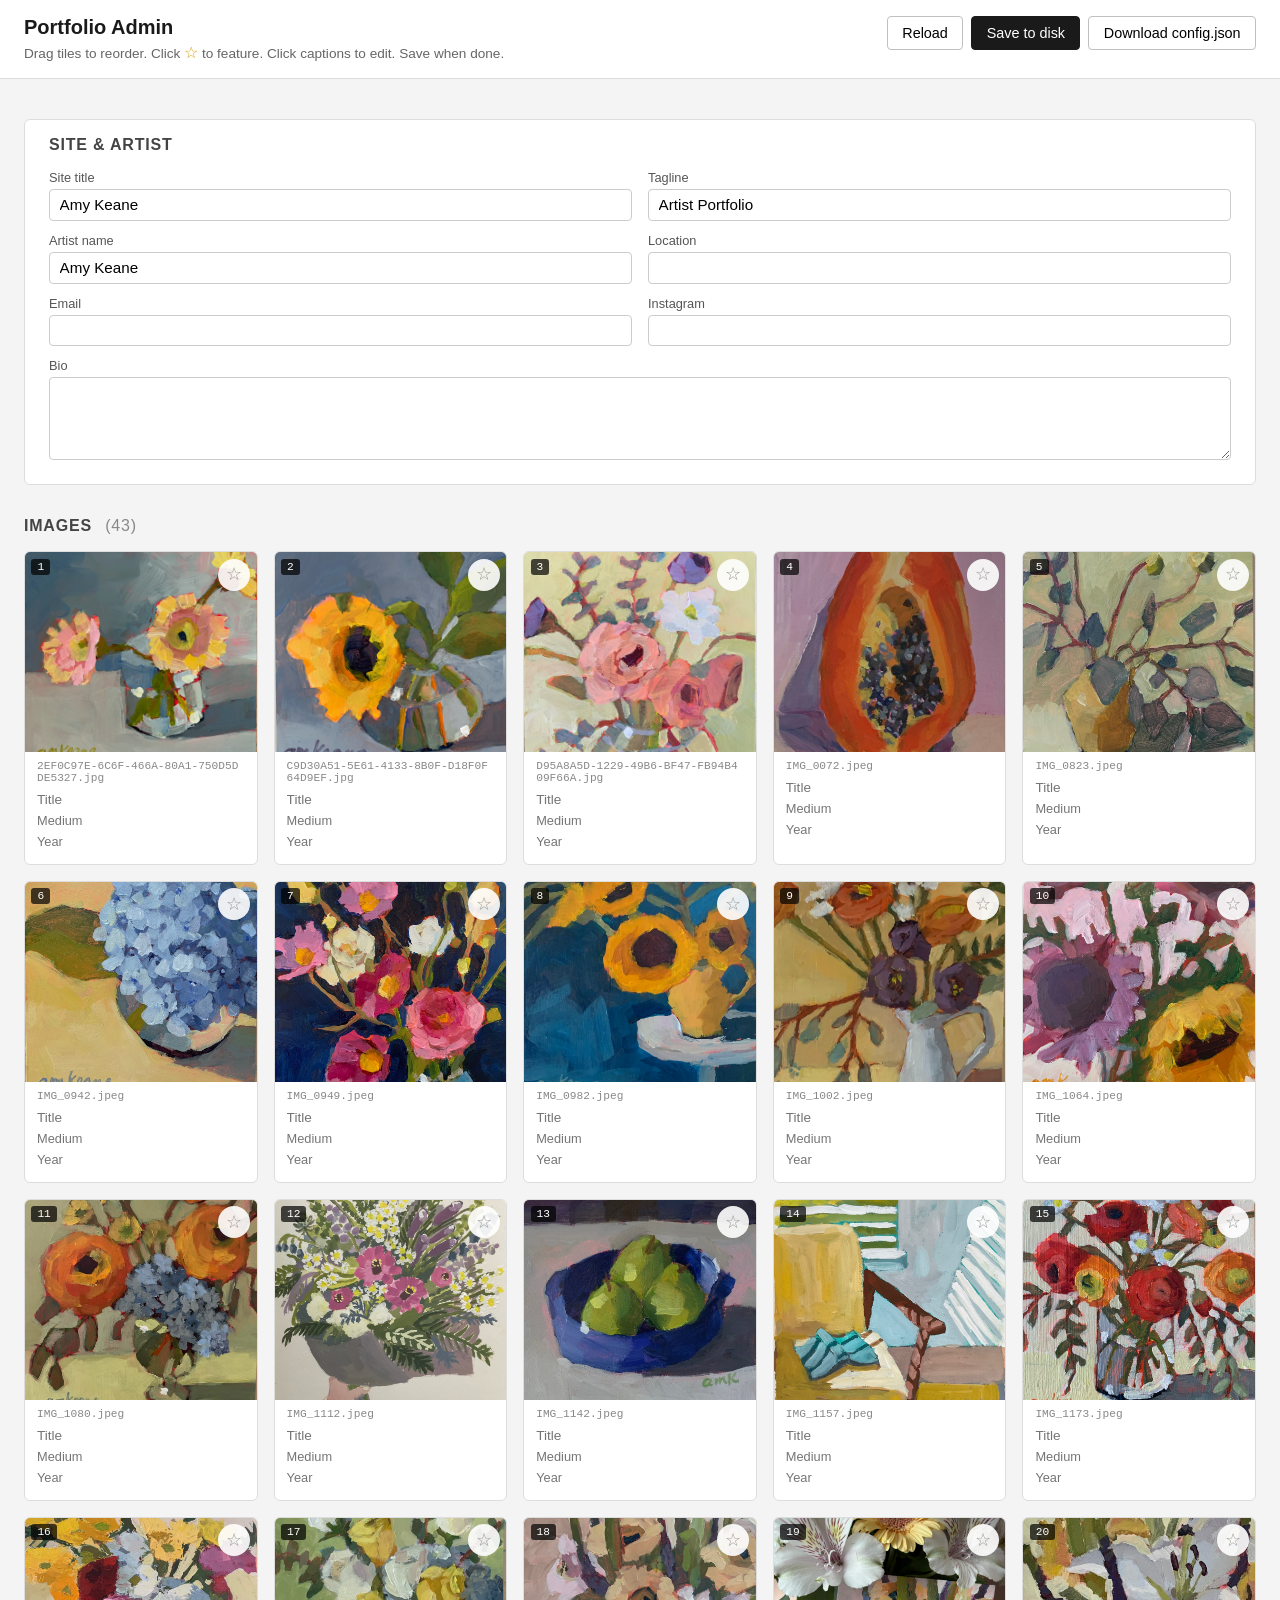
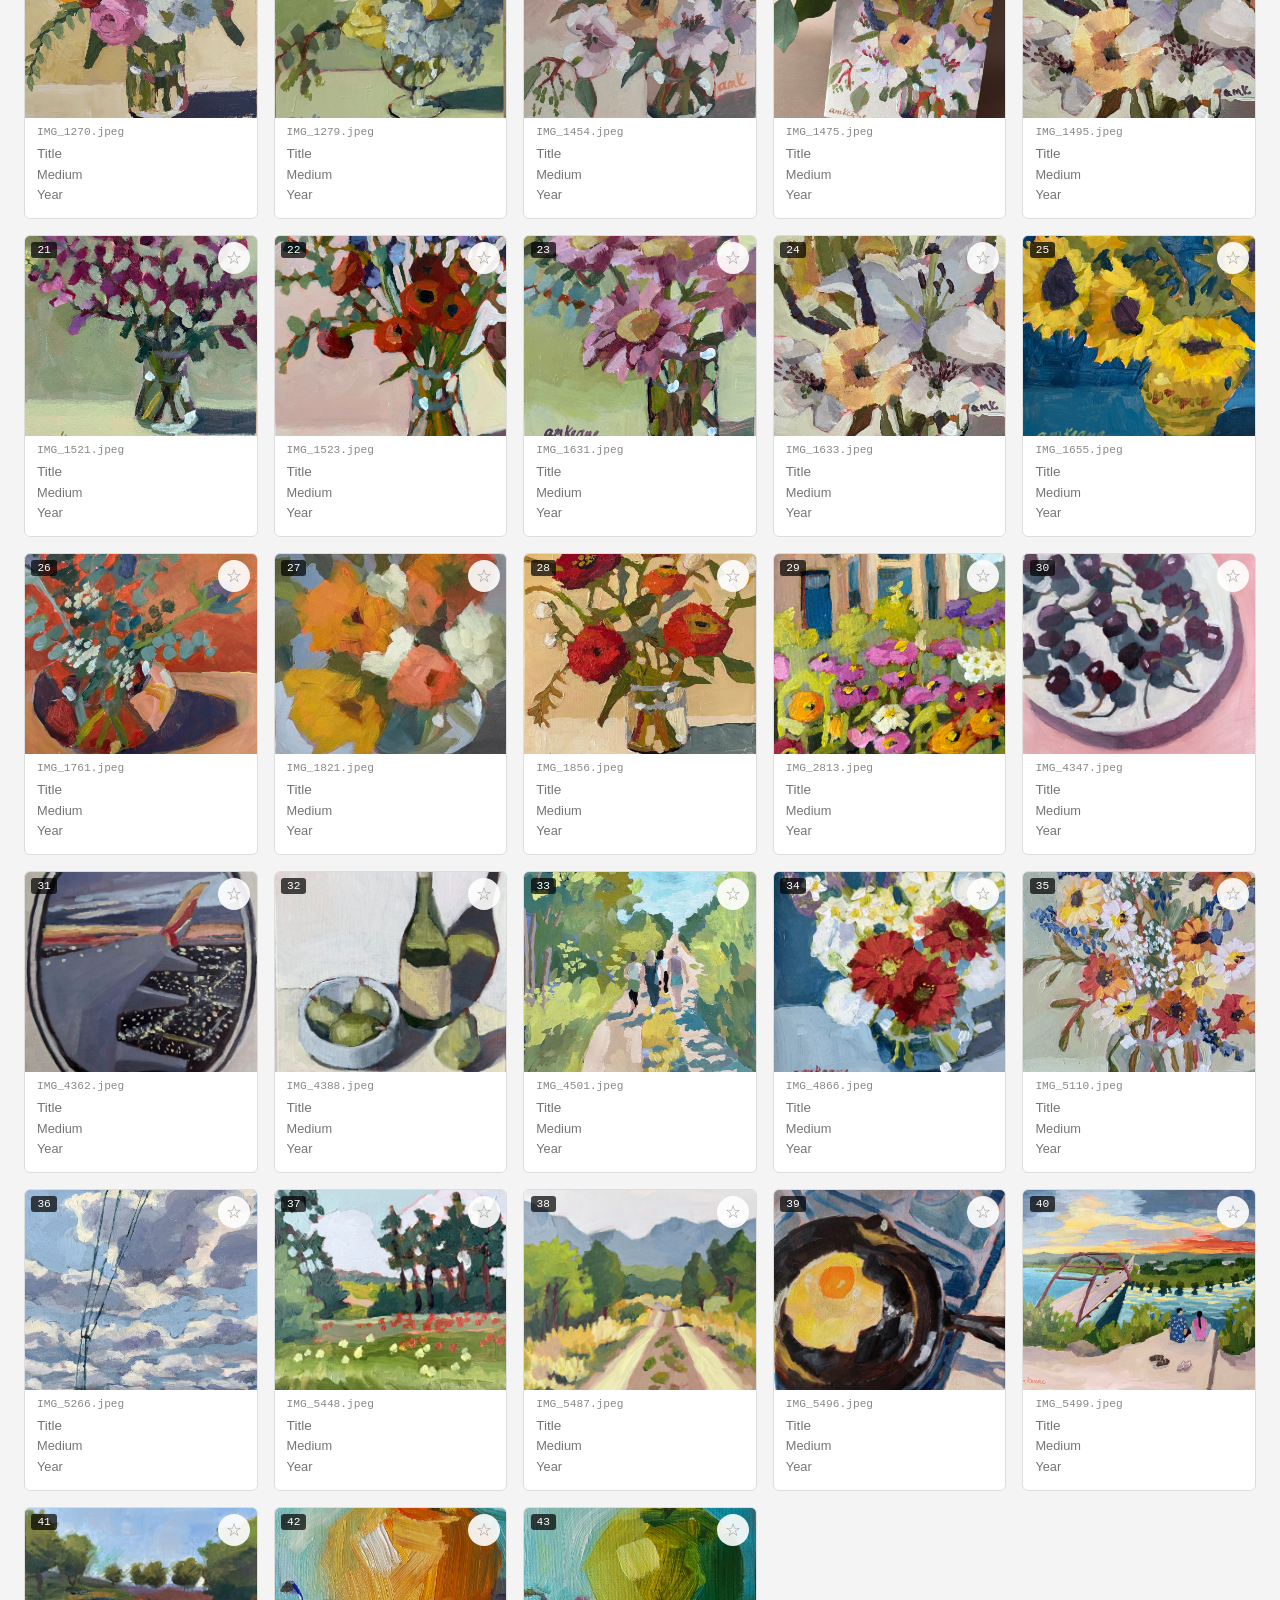
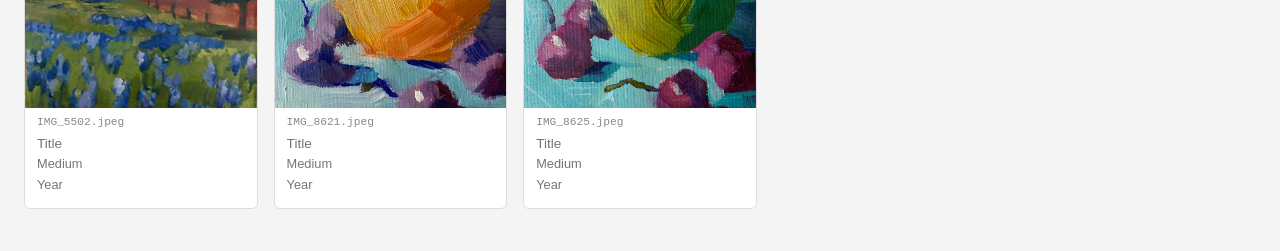
==== admin.html @ 929fdeab "Add drag-and-drop admin page for editing config.json admin.html provides a visual editor for reorder" ====
<!DOCTYPE html>
<html lang="en">
<head>
  <meta charset="UTF-8">
  <meta name="viewport" content="width=device-width, initial-scale=1.0">
  <title>Admin — Amy Keane</title>
  <link rel="stylesheet" href="admin.css">
</head>
<body>
  <header class="admin-header">
    <div>
      <h1>Portfolio Admin</h1>
      <p class="hint">Drag tiles to reorder. Click <span class="star-demo">☆</span> to feature. Click captions to edit. Save when done.</p>
    </div>
    <div class="actions">
      <button id="reload-btn" type="button">Reload</button>
      <button id="save-btn" type="button" class="primary">Save to disk</button>
      <button id="download-btn" type="button">Download config.json</button>
    </div>
  </header>

  <div id="status" class="status"></div>

  <section class="meta-panel">
    <h2>Site &amp; Artist</h2>
    <div class="meta-grid">
      <label>Site title <input type="text" data-meta="site.title"></label>
      <label>Tagline <input type="text" data-meta="site.tagline"></label>
      <label>Artist name <input type="text" data-meta="artist.name"></label>
      <label>Location <input type="text" data-meta="artist.location"></label>
      <label>Email <input type="text" data-meta="artist.email"></label>
      <label>Instagram <input type="text" data-meta="artist.instagram"></label>
      <label class="full">Bio <textarea data-meta="artist.bio" rows="4"></textarea></label>
    </div>
  </section>

  <section>
    <h2>Images <span class="count" id="count"></span></h2>
    <div id="tiles" class="tiles"></div>
  </section>

  <script src="admin.js"></script>
</body>
</html>
---- admin.css ----
* { box-sizing: border-box; }

body {
  margin: 0;
  font-family: -apple-system, BlinkMacSystemFont, "Segoe UI", sans-serif;
  background: #f4f4f5;
  color: #1a1a1a;
}

.admin-header {
  display: flex;
  justify-content: space-between;
  align-items: flex-start;
  gap: 1rem;
  padding: 1rem 1.5rem;
  background: #fff;
  border-bottom: 1px solid #ddd;
  position: sticky;
  top: 0;
  z-index: 10;
}

.admin-header h1 {
  margin: 0;
  font-size: 1.25rem;
}

.hint {
  margin: 0.25rem 0 0;
  color: #666;
  font-size: 0.85rem;
}

.star-demo { color: #d4a017; font-size: 1rem; }

.actions {
  display: flex;
  gap: 0.5rem;
  flex-shrink: 0;
}

button {
  padding: 0.5rem 0.9rem;
  border: 1px solid #c0c0c0;
  background: #fff;
  cursor: pointer;
  border-radius: 4px;
  font-size: 0.9rem;
}

button:hover { background: #f0f0f0; }

button.primary {
  background: #1a1a1a;
  color: #fff;
  border-color: #1a1a1a;
}

button.primary:hover { background: #333; }

.status {
  padding: 0.5rem 1.5rem;
  font-size: 0.85rem;
  min-height: 1.5rem;
}

.status.error { color: #b00020; }
.status.success { color: #006633; }

section {
  padding: 1rem 1.5rem 2rem;
}

h2 {
  font-size: 1rem;
  text-transform: uppercase;
  letter-spacing: 0.05em;
  color: #444;
  margin: 0 0 1rem;
}

.count {
  color: #888;
  font-weight: normal;
  text-transform: none;
  margin-left: 0.5rem;
}

.meta-panel {
  background: #fff;
  border: 1px solid #ddd;
  border-radius: 6px;
  margin: 1rem 1.5rem;
  padding: 1rem 1.5rem 1.5rem;
}

.meta-grid {
  display: grid;
  grid-template-columns: 1fr 1fr;
  gap: 0.75rem 1rem;
}

.meta-grid label {
  display: flex;
  flex-direction: column;
  font-size: 0.8rem;
  color: #555;
}

.meta-grid label.full { grid-column: 1 / -1; }

.meta-grid input,
.meta-grid textarea {
  margin-top: 0.25rem;
  padding: 0.4rem 0.6rem;
  border: 1px solid #ccc;
  border-radius: 4px;
  font-size: 0.95rem;
  font-family: inherit;
}

.tiles {
  display: grid;
  grid-template-columns: repeat(auto-fill, minmax(220px, 1fr));
  gap: 1rem;
}

.tile {
  background: #fff;
  border: 1px solid #ddd;
  border-radius: 6px;
  overflow: hidden;
  cursor: grab;
  position: relative;
  transition: transform 0.15s ease, box-shadow 0.15s ease;
}

.tile.dragging {
  opacity: 0.4;
}

.tile.drop-target {
  outline: 3px solid #1a1a1a;
  outline-offset: -3px;
}

.tile-img {
  width: 100%;
  height: 200px;
  object-fit: cover;
  display: block;
  background: #eee;
  pointer-events: none;
}

.tile-body {
  padding: 0.5rem 0.75rem 0.75rem;
}

.tile-filename {
  font-size: 0.7rem;
  color: #888;
  font-family: ui-monospace, monospace;
  margin-bottom: 0.35rem;
  word-break: break-all;
}

.tile-field {
  width: 100%;
  border: none;
  border-bottom: 1px dashed transparent;
  padding: 0.15rem 0;
  font-size: 0.85rem;
  font-family: inherit;
  background: transparent;
}

.tile-field:hover {
  border-bottom-color: #ccc;
}

.tile-field:focus {
  outline: none;
  border-bottom-color: #1a1a1a;
  background: #fafafa;
}

.tile-field.title { font-weight: 500; }
.tile-field.meta { color: #666; font-size: 0.8rem; }

.featured-toggle {
  position: absolute;
  top: 0.4rem;
  right: 0.4rem;
  background: rgba(255,255,255,0.9);
  border: none;
  width: 32px;
  height: 32px;
  border-radius: 50%;
  cursor: pointer;
  font-size: 1.1rem;
  color: #999;
  display: flex;
  align-items: center;
  justify-content: center;
  padding: 0;
}

.featured-toggle:hover { background: #fff; }

.featured-toggle.active {
  color: #d4a017;
}

.tile.featured {
  outline: 2px solid #d4a017;
  outline-offset: -2px;
}

.position-badge {
  position: absolute;
  top: 0.4rem;
  left: 0.4rem;
  background: rgba(0,0,0,0.7);
  color: #fff;
  font-size: 0.7rem;
  padding: 2px 6px;
  border-radius: 3px;
  font-family: ui-monospace, monospace;
}

@media (max-width: 700px) {
  .admin-header { flex-direction: column; }
  .meta-grid { grid-template-columns: 1fr; }
}
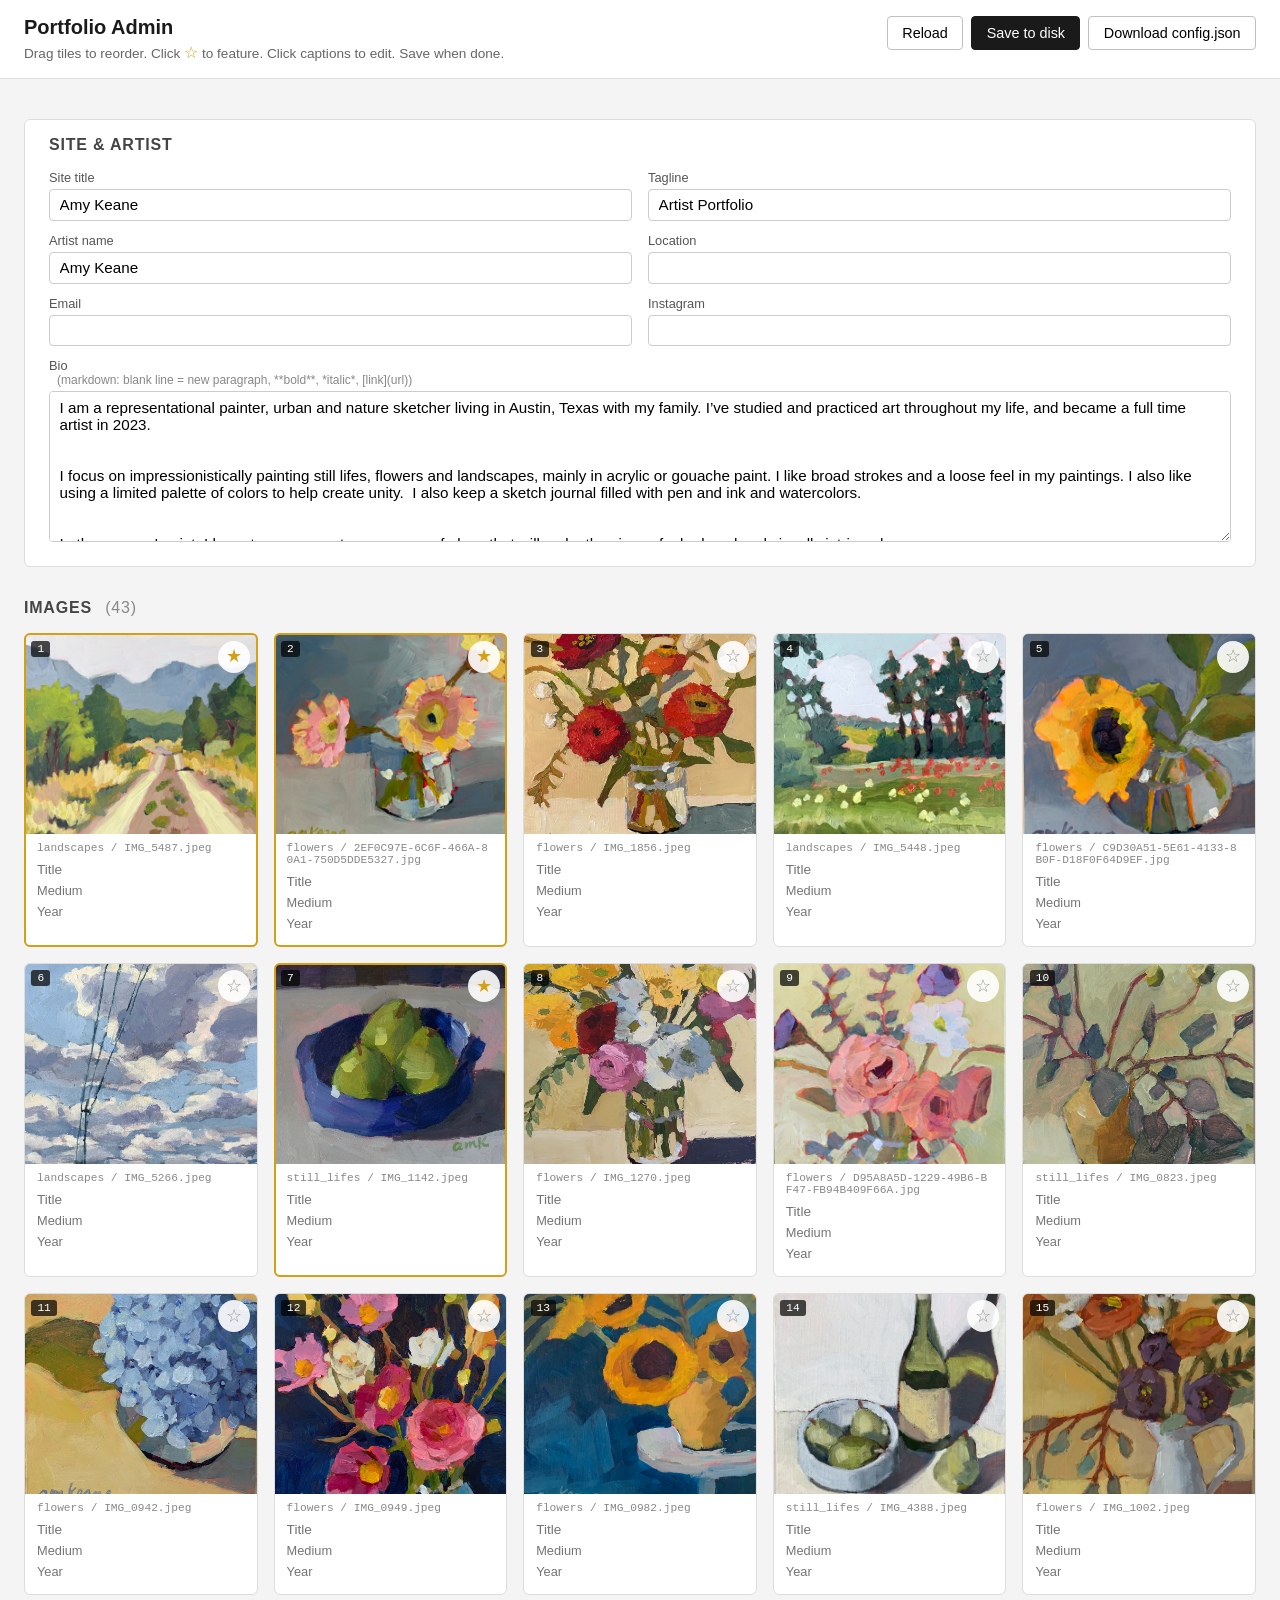
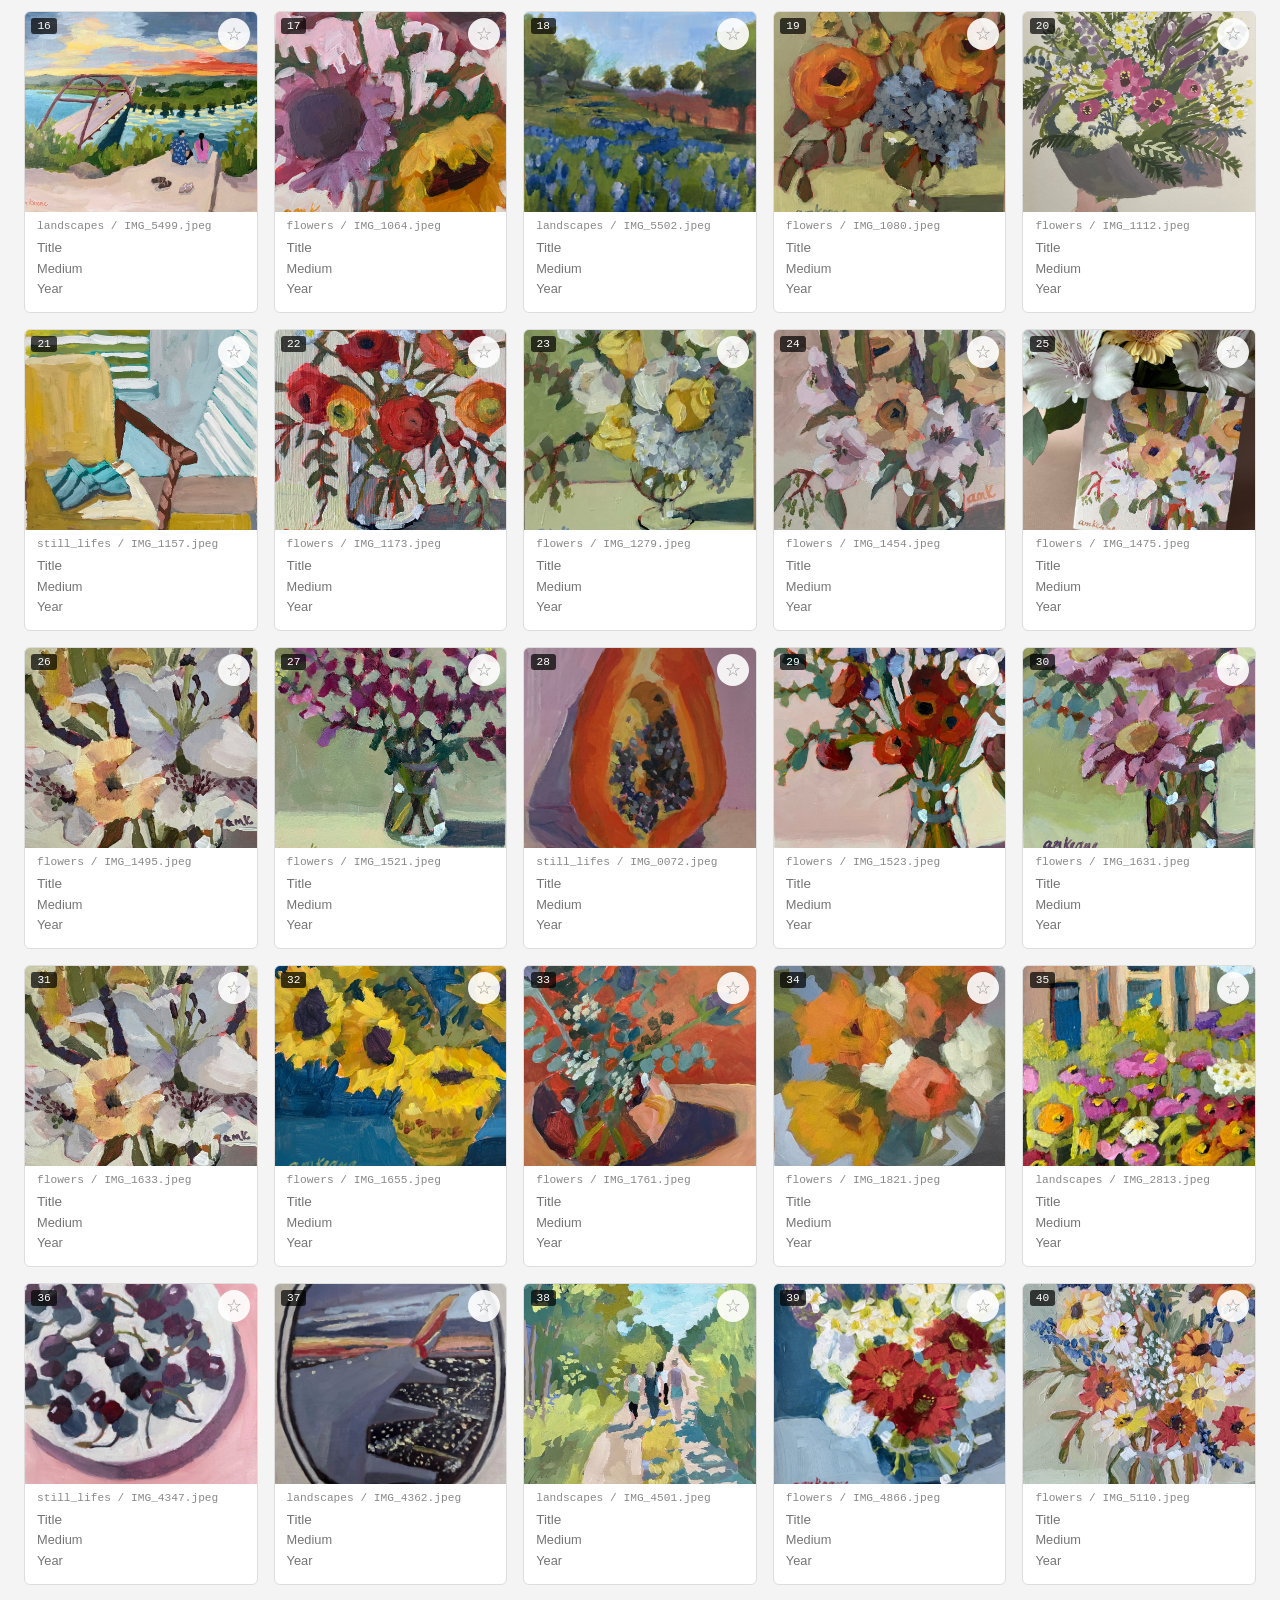
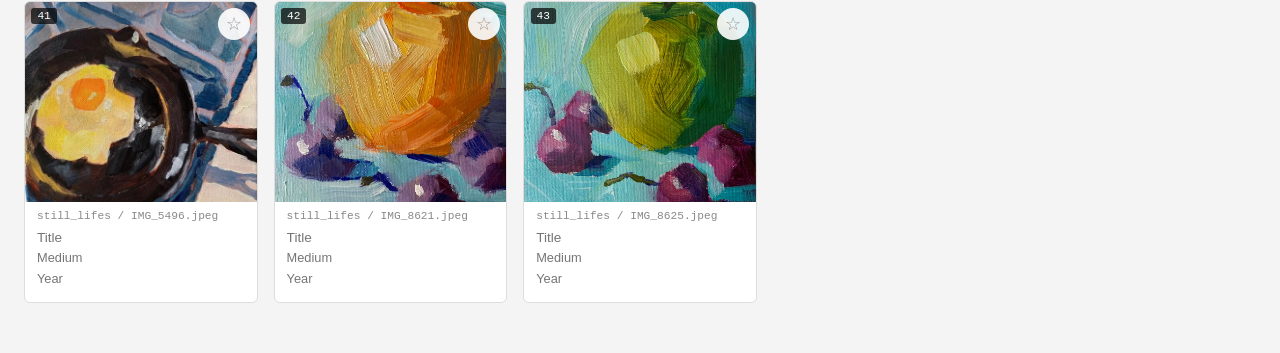
==== commit de6464bf: "Render bio as markdown Adds marked.js via CDN to index.html and renders the bio with marked.parse, f" ====
--- a/admin.html
+++ b/admin.html
@@ -30,7 +30,7 @@
       <label>Location <input type="text" data-meta="artist.location"></label>
       <label>Email <input type="text" data-meta="artist.email"></label>
       <label>Instagram <input type="text" data-meta="artist.instagram"></label>
-      <label class="full">Bio <textarea data-meta="artist.bio" rows="4"></textarea></label>
+      <label class="full">Bio <span class="field-hint">(markdown: blank line = new paragraph, **bold**, *italic*, [link](url))</span><textarea data-meta="artist.bio" rows="8"></textarea></label>
     </div>
   </section>
 
--- a/admin.css
+++ b/admin.css
@@ -108,6 +108,13 @@
 }
 
 .meta-grid label.full { grid-column: 1 / -1; }
+
+.field-hint {
+  color: #888;
+  font-weight: normal;
+  font-size: 0.75rem;
+  margin-left: 0.5rem;
+}
 
 .meta-grid input,
 .meta-grid textarea {
